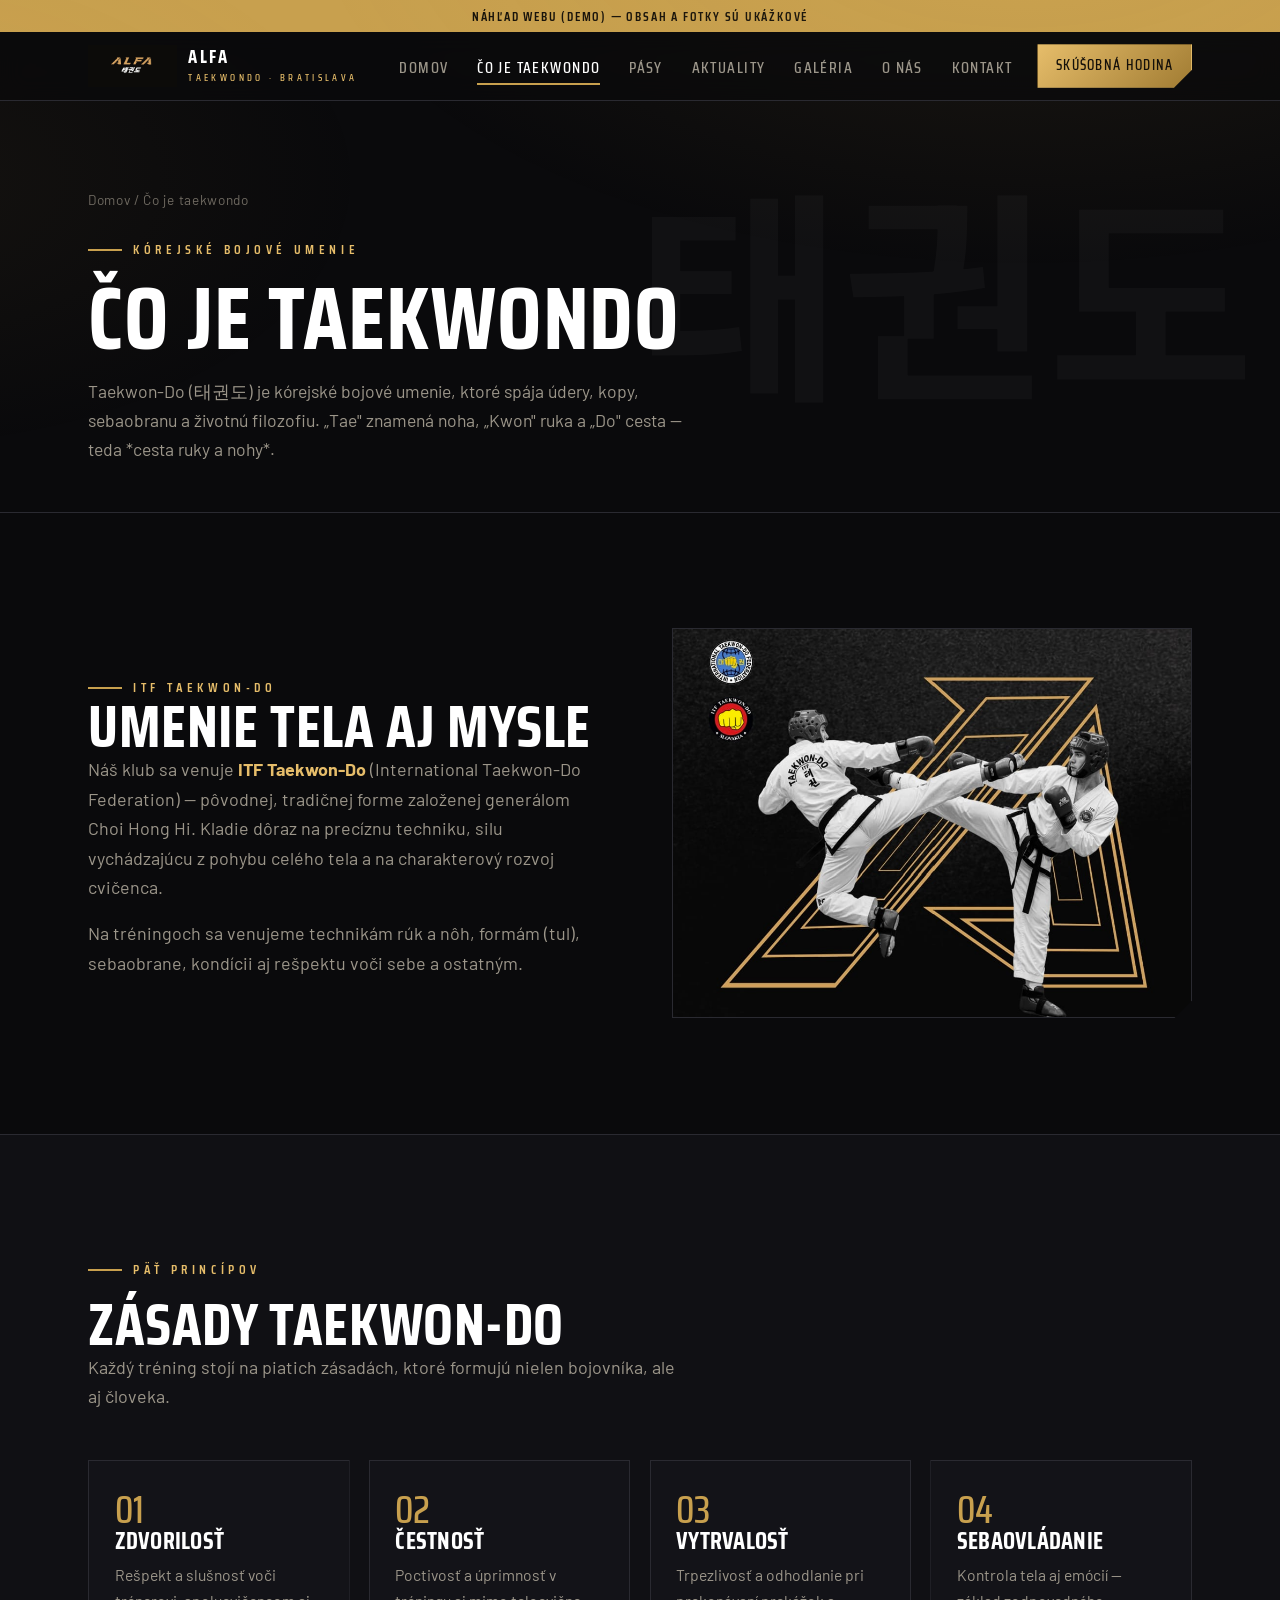
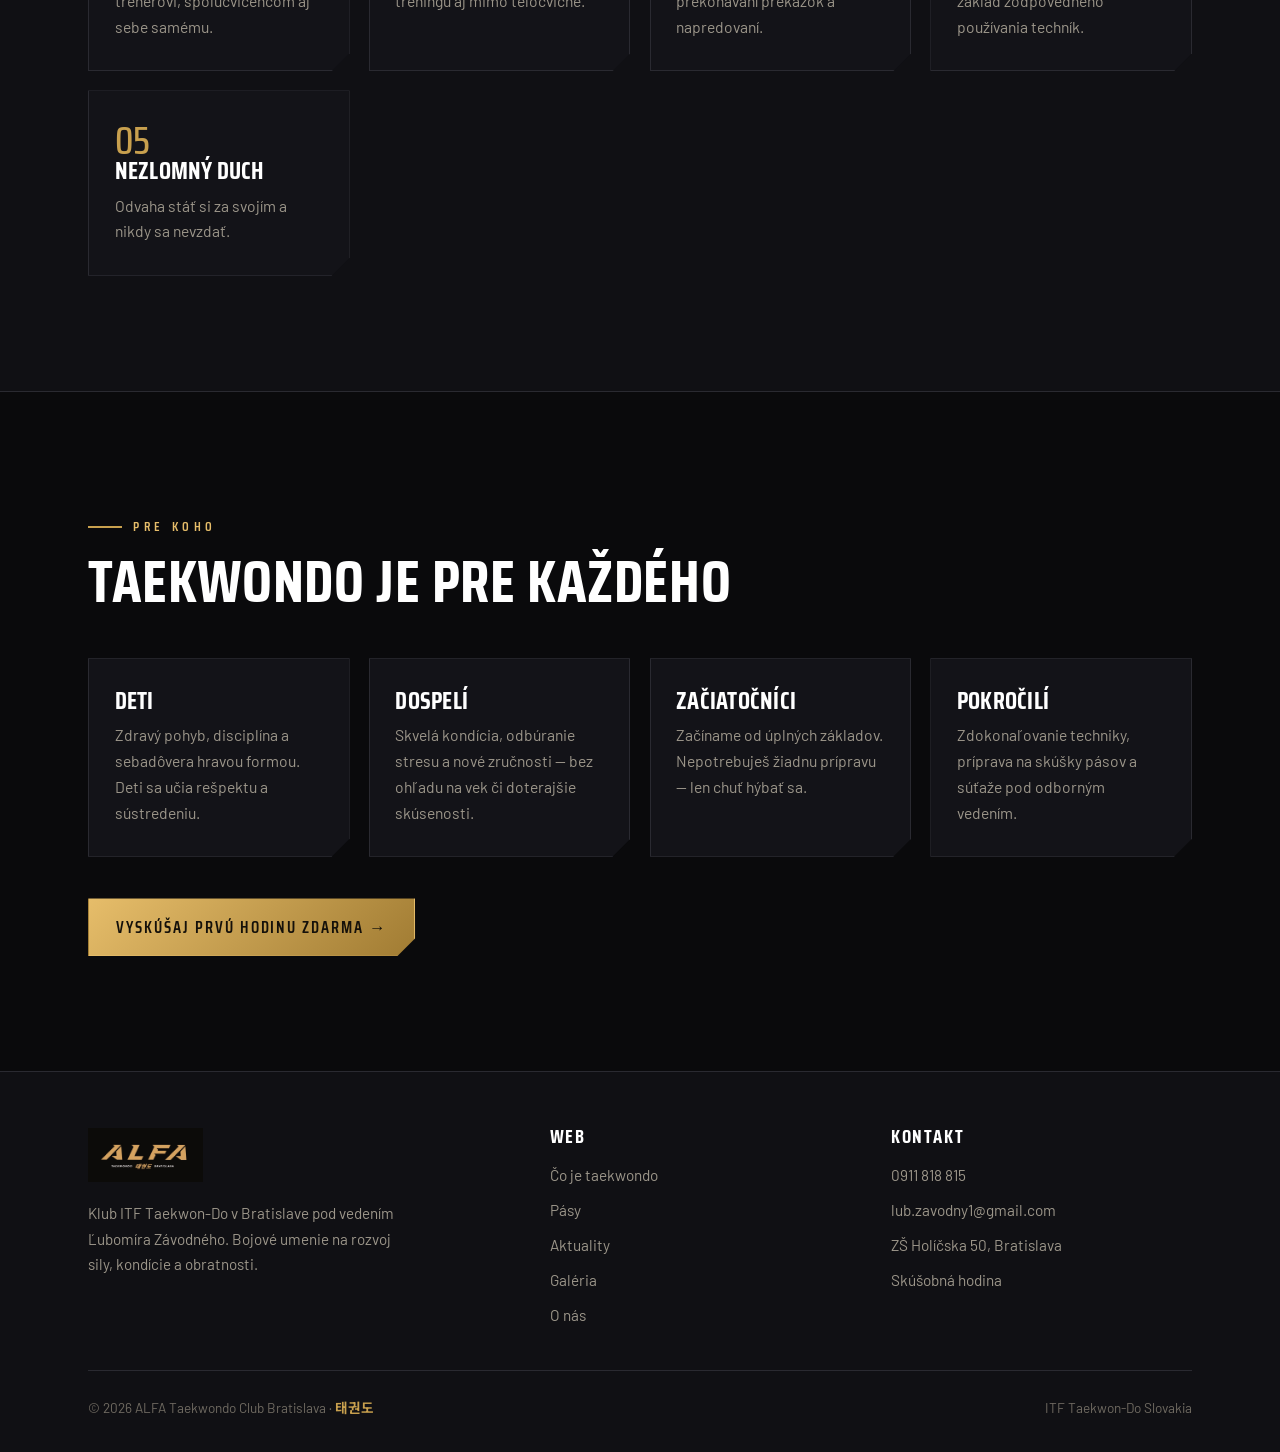
==== co-je-taekwondo.html @ 5788ab6a "ALFA Taekwondo Bratislava — náčrt webu (statické HTML/CSS/JS) 7 stránok (Domov, Čo je taekwondo, Pás" ====
<!DOCTYPE html>
<html lang="sk">
<head>
  <meta charset="UTF-8">
  <meta name="viewport" content="width=device-width, initial-scale=1.0">
  <title>Čo je taekwondo — ALFA Taekwondo Club Bratislava</title>
  <meta name="description" content="Čo je ITF Taekwon-Do: kórejské bojové umenie, jeho filozofia, princípy a čo tréning rozvíja u detí aj dospelých.">
  <link rel="stylesheet" href="css/fonts.css">
  <script>document.documentElement.className += " js";</script>
  <link rel="stylesheet" href="css/style.css">
</head>
<body>
  <div class="demo-flag">Náhľad webu (demo) — obsah a fotky sú ukážkové</div>
  <header class="site-header">
    <div class="container nav">
      <a class="brand" href="index.html"><img src="assets/logo-mark.jpg" alt="ALFA Taekwondo"><span class="brand-txt"><b>ALFA</b><span>Taekwondo · Bratislava</span></span></a>
      <button class="nav-toggle" aria-label="Menu" aria-expanded="false"><span></span><span></span><span></span></button>
      <ul class="nav-links">
        <li><a href="index.html">Domov</a></li>
        <li><a href="co-je-taekwondo.html">Čo je taekwondo</a></li>
        <li><a href="pasy.html">Pásy</a></li>
        <li><a href="aktuality.html">Aktuality</a></li>
        <li><a href="galeria.html">Galéria</a></li>
        <li><a href="o-nas.html">O nás</a></li>
        <li><a href="kontakty.html">Kontakt</a></li>
        <li class="nav-cta"><a class="btn btn-primary" href="kontakty.html#prihlaska">Skúšobná hodina</a></li>
      </ul>
    </div>
  </header>

  <section class="page-hero">
    <span class="kr-bg" aria-hidden="true">태권도</span>
    <div class="container">
      <div class="breadcrumb"><a href="index.html">Domov</a> / Čo je taekwondo</div>
      <span class="eyebrow">Kórejské bojové umenie</span>
      <h1>Čo je taekwondo</h1>
      <p>Taekwon-Do (태권도) je kórejské bojové umenie, ktoré spája údery, kopy, sebaobranu a životnú filozofiu. „Tae" znamená noha, „Kwon" ruka a „Do" cesta — teda *cesta ruky a nohy*.</p>
    </div>
  </section>

  <section>
    <div class="container split">
      <div class="reveal">
        <span class="eyebrow">ITF Taekwon-Do</span>
        <h2 class="section-title">Umenie tela aj mysle</h2>
        <p class="lead">Náš klub sa venuje <strong class="text-gold">ITF Taekwon-Do</strong> (International Taekwon-Do Federation) — pôvodnej, tradičnej forme založenej generálom Choi Hong Hi. Kladie dôraz na precíznu techniku, silu vychádzajúcu z pohybu celého tela a na charakterový rozvoj cvičenca.</p>
        <p class="lead" style="margin-top:1rem;">Na tréningoch sa venujeme technikám rúk a nôh, formám (tul), sebaobrane, kondícii aj rešpektu voči sebe a ostatným.</p>
      </div>
      <div class="split-media reveal"><img src="assets/extrakt.png" alt="Taekwondo tréning"></div>
    </div>
  </section>

  <section style="background:var(--ink-2);border-block:1px solid var(--line);">
    <div class="container">
      <div class="head-block reveal">
        <span class="eyebrow">Päť princípov</span>
        <h2 class="section-title">Zásady Taekwon-Do</h2>
        <p class="lead">Každý tréning stojí na piatich zásadách, ktoré formujú nielen bojovníka, ale aj človeka.</p>
      </div>
      <div class="cards">
        <div class="card reveal"><div class="num">01</div><h3>Zdvorilosť</h3><p>Rešpekt a slušnosť voči trénerovi, spolucvičencom aj sebe samému.</p></div>
        <div class="card reveal"><div class="num">02</div><h3>Čestnosť</h3><p>Poctivosť a úprimnosť v tréningu aj mimo telocvične.</p></div>
        <div class="card reveal"><div class="num">03</div><h3>Vytrvalosť</h3><p>Trpezlivosť a odhodlanie pri prekonávaní prekážok a napredovaní.</p></div>
        <div class="card reveal"><div class="num">04</div><h3>Sebaovládanie</h3><p>Kontrola tela aj emócií — základ zodpovedného používania techník.</p></div>
        <div class="card reveal"><div class="num">05</div><h3>Nezlomný duch</h3><p>Odvaha stáť si za svojím a nikdy sa nevzdať.</p></div>
      </div>
    </div>
  </section>

  <section>
    <div class="container">
      <div class="head-block reveal">
        <span class="eyebrow">Pre koho</span>
        <h2 class="section-title">Taekwondo je pre každého</h2>
      </div>
      <div class="cards">
        <div class="card reveal"><h3>Deti</h3><p>Zdravý pohyb, disciplína a sebadôvera hravou formou. Deti sa učia rešpektu a sústredeniu.</p></div>
        <div class="card reveal"><h3>Dospelí</h3><p>Skvelá kondícia, odbúranie stresu a nové zručnosti — bez ohľadu na vek či doterajšie skúsenosti.</p></div>
        <div class="card reveal"><h3>Začiatočníci</h3><p>Začíname od úplných základov. Nepotrebuješ žiadnu prípravu — len chuť hýbať sa.</p></div>
        <div class="card reveal"><h3>Pokročilí</h3><p>Zdokonaľovanie techniky, príprava na skúšky pásov a súťaže pod odborným vedením.</p></div>
      </div>
      <div style="margin-top:2.6rem;"><a class="btn btn-primary" href="kontakty.html#prihlaska">Vyskúšaj prvú hodinu zdarma →</a></div>
    </div>
  </section>

  <footer class="site-footer">
    <div class="container">
      <div class="footer-grid">
        <div><a class="brand" href="index.html"><img src="assets/logo-wordmark.jpg" alt="ALFA Taekwondo Bratislava"></a><p class="f-about">Klub ITF Taekwon-Do v Bratislave pod vedením Ľubomíra Závodného. Bojové umenie na rozvoj sily, kondície a obratnosti.</p></div>
        <div class="footer-col"><h4>Web</h4><ul><li><a href="co-je-taekwondo.html">Čo je taekwondo</a></li><li><a href="pasy.html">Pásy</a></li><li><a href="aktuality.html">Aktuality</a></li><li><a href="galeria.html">Galéria</a></li><li><a href="o-nas.html">O nás</a></li></ul></div>
        <div class="footer-col"><h4>Kontakt</h4><ul><li><a href="tel:+421911818815">0911 818 815</a></li><li><a href="mailto:lub.zavodny1@gmail.com">lub.zavodny1@gmail.com</a></li><li>ZŠ Holíčska 50, Bratislava</li><li><a href="kontakty.html#prihlaska">Skúšobná hodina</a></li></ul></div>
      </div>
      <div class="footer-bottom"><span>© <span data-year>2026</span> ALFA Taekwondo Club Bratislava · <span class="kr">태권도</span></span><span>ITF Taekwon-Do Slovakia</span></div>
    </div>
  </footer>
  <script src="js/main.js"></script>
</body>
</html>
---- css/fonts.css ----
/* Self-hostované fonty — Saira Condensed, Barlow, Noto Sans KR (subset).
   Generované pre ALFA Taekwondo (GDPR: bez volania Google). */

/* Saira Condensed — latin-ext */
@font-face {
  font-family: 'Saira Condensed';
  font-style: normal;
  font-weight: 500;
  font-display: swap;
  src: url(../assets/fonts/saira-condensed-500-latin-ext.woff2) format('woff2');
  unicode-range: U+0100-02BA, U+02BD-02C5, U+02C7-02CC, U+02CE-02D7, U+02DD-02FF, U+0304, U+0308, U+0329, U+1D00-1DBF, U+1E00-1E9F, U+1EF2-1EFF, U+2020, U+20A0-20AB, U+20AD-20C0, U+2113, U+2C60-2C7F, U+A720-A7FF;
}

/* Saira Condensed — latin */
@font-face {
  font-family: 'Saira Condensed';
  font-style: normal;
  font-weight: 500;
  font-display: swap;
  src: url(../assets/fonts/saira-condensed-500-latin.woff2) format('woff2');
  unicode-range: U+0000-00FF, U+0131, U+0152-0153, U+02BB-02BC, U+02C6, U+02DA, U+02DC, U+0304, U+0308, U+0329, U+2000-206F, U+20AC, U+2122, U+2191, U+2193, U+2212, U+2215, U+FEFF, U+FFFD;
}

/* Saira Condensed — latin-ext */
@font-face {
  font-family: 'Saira Condensed';
  font-style: normal;
  font-weight: 600;
  font-display: swap;
  src: url(../assets/fonts/saira-condensed-600-latin-ext.woff2) format('woff2');
  unicode-range: U+0100-02BA, U+02BD-02C5, U+02C7-02CC, U+02CE-02D7, U+02DD-02FF, U+0304, U+0308, U+0329, U+1D00-1DBF, U+1E00-1E9F, U+1EF2-1EFF, U+2020, U+20A0-20AB, U+20AD-20C0, U+2113, U+2C60-2C7F, U+A720-A7FF;
}

/* Saira Condensed — latin */
@font-face {
  font-family: 'Saira Condensed';
  font-style: normal;
  font-weight: 600;
  font-display: swap;
  src: url(../assets/fonts/saira-condensed-600-latin.woff2) format('woff2');
  unicode-range: U+0000-00FF, U+0131, U+0152-0153, U+02BB-02BC, U+02C6, U+02DA, U+02DC, U+0304, U+0308, U+0329, U+2000-206F, U+20AC, U+2122, U+2191, U+2193, U+2212, U+2215, U+FEFF, U+FFFD;
}

/* Saira Condensed — latin-ext */
@font-face {
  font-family: 'Saira Condensed';
  font-style: normal;
  font-weight: 700;
  font-display: swap;
  src: url(../assets/fonts/saira-condensed-700-latin-ext.woff2) format('woff2');
  unicode-range: U+0100-02BA, U+02BD-02C5, U+02C7-02CC, U+02CE-02D7, U+02DD-02FF, U+0304, U+0308, U+0329, U+1D00-1DBF, U+1E00-1E9F, U+1EF2-1EFF, U+2020, U+20A0-20AB, U+20AD-20C0, U+2113, U+2C60-2C7F, U+A720-A7FF;
}

/* Saira Condensed — latin */
@font-face {
  font-family: 'Saira Condensed';
  font-style: normal;
  font-weight: 700;
  font-display: swap;
  src: url(../assets/fonts/saira-condensed-700-latin.woff2) format('woff2');
  unicode-range: U+0000-00FF, U+0131, U+0152-0153, U+02BB-02BC, U+02C6, U+02DA, U+02DC, U+0304, U+0308, U+0329, U+2000-206F, U+20AC, U+2122, U+2191, U+2193, U+2212, U+2215, U+FEFF, U+FFFD;
}

/* Saira Condensed — latin-ext */
@font-face {
  font-family: 'Saira Condensed';
  font-style: normal;
  font-weight: 800;
  font-display: swap;
  src: url(../assets/fonts/saira-condensed-800-latin-ext.woff2) format('woff2');
  unicode-range: U+0100-02BA, U+02BD-02C5, U+02C7-02CC, U+02CE-02D7, U+02DD-02FF, U+0304, U+0308, U+0329, U+1D00-1DBF, U+1E00-1E9F, U+1EF2-1EFF, U+2020, U+20A0-20AB, U+20AD-20C0, U+2113, U+2C60-2C7F, U+A720-A7FF;
}

/* Saira Condensed — latin */
@font-face {
  font-family: 'Saira Condensed';
  font-style: normal;
  font-weight: 800;
  font-display: swap;
  src: url(../assets/fonts/saira-condensed-800-latin.woff2) format('woff2');
  unicode-range: U+0000-00FF, U+0131, U+0152-0153, U+02BB-02BC, U+02C6, U+02DA, U+02DC, U+0304, U+0308, U+0329, U+2000-206F, U+20AC, U+2122, U+2191, U+2193, U+2212, U+2215, U+FEFF, U+FFFD;
}

/* Barlow — latin-ext */
@font-face {
  font-family: 'Barlow';
  font-style: normal;
  font-weight: 300;
  font-display: swap;
  src: url(../assets/fonts/barlow-300-latin-ext.woff2) format('woff2');
  unicode-range: U+0100-02BA, U+02BD-02C5, U+02C7-02CC, U+02CE-02D7, U+02DD-02FF, U+0304, U+0308, U+0329, U+1D00-1DBF, U+1E00-1E9F, U+1EF2-1EFF, U+2020, U+20A0-20AB, U+20AD-20C0, U+2113, U+2C60-2C7F, U+A720-A7FF;
}

/* Barlow — latin */
@font-face {
  font-family: 'Barlow';
  font-style: normal;
  font-weight: 300;
  font-display: swap;
  src: url(../assets/fonts/barlow-300-latin.woff2) format('woff2');
  unicode-range: U+0000-00FF, U+0131, U+0152-0153, U+02BB-02BC, U+02C6, U+02DA, U+02DC, U+0304, U+0308, U+0329, U+2000-206F, U+20AC, U+2122, U+2191, U+2193, U+2212, U+2215, U+FEFF, U+FFFD;
}

/* Barlow — latin-ext */
@font-face {
  font-family: 'Barlow';
  font-style: normal;
  font-weight: 400;
  font-display: swap;
  src: url(../assets/fonts/barlow-400-latin-ext.woff2) format('woff2');
  unicode-range: U+0100-02BA, U+02BD-02C5, U+02C7-02CC, U+02CE-02D7, U+02DD-02FF, U+0304, U+0308, U+0329, U+1D00-1DBF, U+1E00-1E9F, U+1EF2-1EFF, U+2020, U+20A0-20AB, U+20AD-20C0, U+2113, U+2C60-2C7F, U+A720-A7FF;
}

/* Barlow — latin */
@font-face {
  font-family: 'Barlow';
  font-style: normal;
  font-weight: 400;
  font-display: swap;
  src: url(../assets/fonts/barlow-400-latin.woff2) format('woff2');
  unicode-range: U+0000-00FF, U+0131, U+0152-0153, U+02BB-02BC, U+02C6, U+02DA, U+02DC, U+0304, U+0308, U+0329, U+2000-206F, U+20AC, U+2122, U+2191, U+2193, U+2212, U+2215, U+FEFF, U+FFFD;
}

/* Barlow — latin-ext */
@font-face {
  font-family: 'Barlow';
  font-style: normal;
  font-weight: 500;
  font-display: swap;
  src: url(../assets/fonts/barlow-500-latin-ext.woff2) format('woff2');
  unicode-range: U+0100-02BA, U+02BD-02C5, U+02C7-02CC, U+02CE-02D7, U+02DD-02FF, U+0304, U+0308, U+0329, U+1D00-1DBF, U+1E00-1E9F, U+1EF2-1EFF, U+2020, U+20A0-20AB, U+20AD-20C0, U+2113, U+2C60-2C7F, U+A720-A7FF;
}

/* Barlow — latin */
@font-face {
  font-family: 'Barlow';
  font-style: normal;
  font-weight: 500;
  font-display: swap;
  src: url(../assets/fonts/barlow-500-latin.woff2) format('woff2');
  unicode-range: U+0000-00FF, U+0131, U+0152-0153, U+02BB-02BC, U+02C6, U+02DA, U+02DC, U+0304, U+0308, U+0329, U+2000-206F, U+20AC, U+2122, U+2191, U+2193, U+2212, U+2215, U+FEFF, U+FFFD;
}

/* Barlow — latin-ext */
@font-face {
  font-family: 'Barlow';
  font-style: normal;
  font-weight: 600;
  font-display: swap;
  src: url(../assets/fonts/barlow-600-latin-ext.woff2) format('woff2');
  unicode-range: U+0100-02BA, U+02BD-02C5, U+02C7-02CC, U+02CE-02D7, U+02DD-02FF, U+0304, U+0308, U+0329, U+1D00-1DBF, U+1E00-1E9F, U+1EF2-1EFF, U+2020, U+20A0-20AB, U+20AD-20C0, U+2113, U+2C60-2C7F, U+A720-A7FF;
}

/* Barlow — latin */
@font-face {
  font-family: 'Barlow';
  font-style: normal;
  font-weight: 600;
  font-display: swap;
  src: url(../assets/fonts/barlow-600-latin.woff2) format('woff2');
  unicode-range: U+0000-00FF, U+0131, U+0152-0153, U+02BB-02BC, U+02C6, U+02DA, U+02DC, U+0304, U+0308, U+0329, U+2000-206F, U+20AC, U+2122, U+2191, U+2193, U+2212, U+2215, U+FEFF, U+FFFD;
}

/* Barlow — latin-ext */
@font-face {
  font-family: 'Barlow';
  font-style: normal;
  font-weight: 700;
  font-display: swap;
  src: url(../assets/fonts/barlow-700-latin-ext.woff2) format('woff2');
  unicode-range: U+0100-02BA, U+02BD-02C5, U+02C7-02CC, U+02CE-02D7, U+02DD-02FF, U+0304, U+0308, U+0329, U+1D00-1DBF, U+1E00-1E9F, U+1EF2-1EFF, U+2020, U+20A0-20AB, U+20AD-20C0, U+2113, U+2C60-2C7F, U+A720-A7FF;
}

/* Barlow — latin */
@font-face {
  font-family: 'Barlow';
  font-style: normal;
  font-weight: 700;
  font-display: swap;
  src: url(../assets/fonts/barlow-700-latin.woff2) format('woff2');
  unicode-range: U+0000-00FF, U+0131, U+0152-0153, U+02BB-02BC, U+02C6, U+02DA, U+02DC, U+0304, U+0308, U+0329, U+2000-206F, U+20AC, U+2122, U+2191, U+2193, U+2212, U+2215, U+FEFF, U+FFFD;
}


/* Noto Sans KR — subset (len použité kórejské znaky) */
@font-face {
  font-family: 'Noto Sans KR';
  font-style: normal;
  font-weight: 400;
  font-display: swap;
  src: url(../assets/fonts/noto-sans-kr-400-subset.woff2) format('woff2');
  unicode-range: U+592a, U+ad8c, U+b3c4, U+b760, U+b77d, U+bb34, U+c0ac, U+c0c9, U+c18c, U+c2dd, U+c54c, U+c5f0, U+c9c4, U+ccb4, U+d0dc, U+d30c, U+d5d8;
}
@font-face {
  font-family: 'Noto Sans KR';
  font-style: normal;
  font-weight: 700;
  font-display: swap;
  src: url(../assets/fonts/noto-sans-kr-700-subset.woff2) format('woff2');
  unicode-range: U+592a, U+ad8c, U+b3c4, U+b760, U+b77d, U+bb34, U+c0ac, U+c0c9, U+c18c, U+c2dd, U+c54c, U+c5f0, U+c9c4, U+ccb4, U+d0dc, U+d30c, U+d5d8;
}
---- css/style.css ----
/* ============================================================
   ALFA Taekwondo Club Bratislava — náčrt (demo)
   Tmavý „bojový" vzhľad: čierna / zlatá / biela, ostré uhly.
   ============================================================ */

:root {
  --ink:        #0a0a0c;
  --ink-2:      #101014;
  --ink-3:      #17171c;
  --panel:      #131318;
  --line:       #2a2a31;
  --gold:       #c8a04e;
  --gold-2:     #e6bd6a;
  --gold-deep:  #a17c33;
  --bone:       #f3efe6;
  --muted:      #9c968a;
  --muted-2:    #6f6a61;
  --white:      #ffffff;

  --maxw: 1200px;
  --gutter: clamp(1.1rem, 4vw, 3rem);

  --font-display: "Saira Condensed", "Oswald", sans-serif;
  --font-body: "Barlow", system-ui, sans-serif;
  --font-kr: "Noto Sans KR", sans-serif;

  --cut: polygon(0 0, 100% 0, 100% calc(100% - 18px), calc(100% - 18px) 100%, 0 100%);
}

* { box-sizing: border-box; margin: 0; padding: 0; }

html { scroll-behavior: smooth; }

body {
  background: var(--ink);
  color: var(--bone);
  font-family: var(--font-body);
  font-size: 17px;
  line-height: 1.65;
  -webkit-font-smoothing: antialiased;
  overflow-x: hidden;
}

/* Jemný „grain" + zlaté svetlo v pozadí */
body::before {
  content: "";
  position: fixed;
  inset: 0;
  pointer-events: none;
  z-index: 0;
  background:
    radial-gradient(1200px 600px at 80% -10%, rgba(200,160,78,0.10), transparent 60%),
    radial-gradient(900px 500px at -10% 20%, rgba(200,160,78,0.06), transparent 55%);
}

img { max-width: 100%; display: block; }
a { color: inherit; text-decoration: none; }

/* --------- Typografia --------- */
h1, h2, h3, h4 {
  font-family: var(--font-display);
  font-weight: 700;
  line-height: 0.95;
  letter-spacing: 0.01em;
  text-transform: uppercase;
}

.kr { font-family: var(--font-kr); font-weight: 700; }

.eyebrow {
  font-family: var(--font-display);
  text-transform: uppercase;
  letter-spacing: 0.35em;
  font-size: 0.82rem;
  font-weight: 600;
  color: var(--gold-2);
  display: inline-flex;
  align-items: center;
  gap: 0.7rem;
}
.eyebrow::before {
  content: "";
  width: 34px; height: 2px;
  background: var(--gold);
}

.section-title {
  font-size: clamp(2.1rem, 5.5vw, 3.7rem);
  color: var(--white);
}
.section-title .kr { color: var(--gold); font-size: 0.7em; }

.lead { color: var(--muted); font-size: 1.12rem; max-width: 60ch; }

.container {
  width: 100%;
  max-width: var(--maxw);
  margin-inline: auto;
  padding-inline: var(--gutter);
  position: relative;
  z-index: 1;
}

section { padding-block: clamp(4rem, 9vw, 7.5rem); position: relative; }

.text-gold { color: var(--gold-2); }

/* --------- Tlačidlá --------- */
.btn {
  --pad-y: 0.9rem;
  display: inline-flex;
  align-items: center;
  gap: 0.6rem;
  font-family: var(--font-display);
  text-transform: uppercase;
  letter-spacing: 0.12em;
  font-weight: 600;
  font-size: 1.02rem;
  padding: var(--pad-y) 1.7rem;
  border: 1.5px solid transparent;
  cursor: pointer;
  transition: transform .18s ease, background .2s ease, color .2s ease, box-shadow .2s ease;
  clip-path: var(--cut);
  white-space: nowrap;
}
.btn-primary {
  background: linear-gradient(135deg, var(--gold-2), var(--gold-deep));
  color: #14100a;
  box-shadow: 0 10px 30px -12px rgba(200,160,78,0.6);
}
.btn-primary:hover { transform: translateY(-2px); box-shadow: 0 16px 34px -12px rgba(200,160,78,0.75); }
.btn-ghost {
  background: transparent;
  border-color: var(--line);
  color: var(--bone);
}
.btn-ghost:hover { border-color: var(--gold); color: var(--gold-2); transform: translateY(-2px); }
.btn svg { width: 18px; height: 18px; }

/* ============================================================
   HLAVIČKA
   ============================================================ */
.site-header {
  position: sticky;
  top: 0;
  z-index: 50;
  background: rgba(10,10,12,0.72);
  backdrop-filter: blur(12px);
  border-bottom: 1px solid var(--line);
}
.nav {
  display: flex;
  align-items: center;
  justify-content: space-between;
  gap: 1.5rem;
  padding-block: 0.75rem;
}
.brand { display: flex; align-items: center; gap: 0.7rem; }
.brand img { height: 42px; width: auto; }
.brand .brand-txt { font-family: var(--font-display); text-transform: uppercase; line-height: 1; }
.brand .brand-txt b { display: block; font-size: 1.15rem; letter-spacing: 0.14em; color: var(--white); }
.brand .brand-txt span { font-size: 0.62rem; letter-spacing: 0.34em; color: var(--gold-2); }

.nav-links {
  display: flex;
  align-items: center;
  gap: 0.3rem;
  list-style: none;
}
.nav-links a {
  font-family: var(--font-display);
  text-transform: uppercase;
  letter-spacing: 0.09em;
  font-weight: 500;
  font-size: 0.98rem;
  color: var(--muted);
  padding: 0.5rem 0.75rem;
  position: relative;
  white-space: nowrap;
  transition: color .18s ease;
}
.nav-links a:hover, .nav-links a.active { color: var(--white); }
.nav-links a.active::after {
  content: ""; position: absolute; left: 0.75rem; right: 0.75rem; bottom: 0.15rem;
  height: 2px; background: var(--gold);
}
.nav-cta { margin-left: 0.5rem; }
.nav-cta a.btn { --pad-y: 0.55rem; font-size: 0.9rem; padding: 0.55rem 1.1rem; }
/* prebíja .nav-links a farbu, aby bol text na zlatom tlačidle tmavý a čitateľný */
.nav-links .nav-cta a.btn-primary { color: #14100a; }
.nav-links .nav-cta a.btn-primary:hover { color: #14100a; }

.nav-toggle {
  display: none;
  background: none; border: 1px solid var(--line);
  width: 44px; height: 42px; cursor: pointer;
  flex-direction: column; gap: 5px; align-items: center; justify-content: center;
}
.nav-toggle span { width: 22px; height: 2px; background: var(--bone); transition: .25s; }
.nav-toggle.open span:nth-child(1) { transform: translateY(7px) rotate(45deg); }
.nav-toggle.open span:nth-child(2) { opacity: 0; }
.nav-toggle.open span:nth-child(3) { transform: translateY(-7px) rotate(-45deg); }

@media (max-width: 940px) {
  .nav-toggle { display: flex; }
  .nav-links {
    position: fixed;
    inset: 64px 0 auto 0;
    flex-direction: column;
    align-items: stretch;
    gap: 0;
    background: var(--ink-2);
    border-bottom: 1px solid var(--line);
    padding: 0.5rem var(--gutter) 1.2rem;
    transform: translateY(-120%);
    transition: transform .3s ease;
    z-index: 40;
  }
  .nav-links.show { transform: translateY(0); }
  .nav-links a { padding: 0.9rem 0.4rem; border-bottom: 1px solid var(--line); font-size: 1.15rem; }
  .nav-cta { margin: 0.8rem 0 0; }
  .nav-cta .btn { width: 100%; justify-content: center; }
}

/* ============================================================
   HERO
   ============================================================ */
.hero {
  position: relative;
  padding-block: clamp(3.5rem, 8vw, 7rem);
  overflow: hidden;
}
.hero-mark {
  position: absolute;
  right: -6%; top: 50%; transform: translateY(-50%);
  width: min(60vw, 720px);
  opacity: 0.14;
  filter: grayscale(1) contrast(1.1);
  mix-blend-mode: screen;
  pointer-events: none;
  z-index: 0;
}
.hero-grid {
  position: relative;
  z-index: 1;
  display: grid;
  grid-template-columns: 1.15fr 0.85fr;
  gap: clamp(2rem, 5vw, 4rem);
  align-items: center;
}
.hero-title {
  font-size: clamp(3.4rem, 12vw, 8rem);
  color: var(--white);
  letter-spacing: 0.01em;
}
.hero-title .kr { display: block; font-size: 0.28em; letter-spacing: 0.3em; color: var(--gold); margin-top: 0.4rem; }
.hero-claim {
  color: var(--gold-2);
  font-family: var(--font-display);
  text-transform: uppercase;
  letter-spacing: 0.06em;
  font-size: clamp(1.1rem, 2.4vw, 1.5rem);
  margin-top: 1.2rem;
  max-width: 26ch;
}
.hero p.lead { margin-top: 1.2rem; }
.hero-actions { display: flex; flex-wrap: wrap; gap: 0.9rem; margin-top: 2rem; }

.hero-figure {
  position: relative;
}
.hero-figure img {
  width: 100%;
  height: auto;
  display: block;
  object-fit: contain;
  /* jemne rozpustí okraje obrázka do tmavého pozadia hero */
  -webkit-mask-image: linear-gradient(90deg, transparent, #000 8%, #000 92%, transparent),
                      linear-gradient(180deg, transparent, #000 10%, #000 90%, transparent);
          mask-image: linear-gradient(90deg, transparent, #000 8%, #000 92%, transparent),
                      linear-gradient(180deg, transparent, #000 10%, #000 90%, transparent);
  -webkit-mask-composite: source-in;
          mask-composite: intersect;
}

@media (max-width: 820px) {
  .hero-grid { grid-template-columns: 1fr; }
  .hero-figure { display: none; }
  .hero-mark { opacity: 0.1; right: -20%; }
}

/* ============================================================
   INFO STRIP
   ============================================================ */
.strip {
  border-block: 1px solid var(--line);
  background: var(--ink-2);
}
.strip-grid {
  display: grid;
  grid-template-columns: repeat(3, 1fr);
  gap: 1px;
  background: var(--line);
}
.strip-item {
  background: var(--ink-2);
  padding: 1.6rem var(--gutter);
  display: flex; gap: 1rem; align-items: center;
}
.strip-item .ic { color: var(--gold); flex: none; }
.strip-item .ic svg { width: 30px; height: 30px; }
.strip-item b { display: block; font-family: var(--font-display); text-transform: uppercase; letter-spacing: 0.1em; color: var(--white); font-size: 1.15rem; }
.strip-item span { color: var(--muted); font-size: 0.95rem; }
@media (max-width: 760px) { .strip-grid { grid-template-columns: 1fr; } }

/* ============================================================
   SEKCIE / KARTY
   ============================================================ */
.head-block { max-width: 720px; margin-bottom: 3rem; }
.head-block .eyebrow { margin-bottom: 1rem; }

.cards {
  display: grid;
  grid-template-columns: repeat(auto-fit, minmax(240px, 1fr));
  gap: 1.2rem;
}
.card {
  background: var(--panel);
  border: 1px solid var(--line);
  padding: 1.9rem 1.6rem;
  clip-path: var(--cut);
  transition: transform .2s ease, border-color .2s ease;
}
.card:hover { transform: translateY(-4px); border-color: var(--gold-deep); }
.card .num { font-family: var(--font-display); color: var(--gold); font-size: 2.4rem; line-height: 1; }
.card .ic { color: var(--gold); margin-bottom: 1rem; }
.card .ic svg { width: 38px; height: 38px; }
.card h3 { color: var(--white); font-size: 1.5rem; margin-bottom: 0.6rem; }
.card p { color: var(--muted); font-size: 0.98rem; }

/* Split (obrázok + text) */
.split {
  display: grid;
  grid-template-columns: 1fr 1fr;
  gap: clamp(2rem, 5vw, 4rem);
  align-items: center;
}
.split.rev .split-media { order: 2; }
.split-media {
  clip-path: var(--cut);
  border: 1px solid var(--line);
  position: relative;
}
.split-media img { width: 100%; aspect-ratio: 4/3; object-fit: cover; }
@media (max-width: 820px) {
  .split { grid-template-columns: 1fr; }
  .split.rev .split-media { order: 0; }
}

/* Zoznam s odrážkami */
.ticklist { list-style: none; display: grid; gap: 0.7rem; margin-top: 1.4rem; }
.ticklist li { display: flex; gap: 0.8rem; color: var(--bone); }
.ticklist li::before {
  content: "太"; font-family: var(--font-kr); color: var(--gold);
  font-size: 0.9rem; line-height: 1.6; flex: none;
}

/* ============================================================
   ROZVRH
   ============================================================ */
.schedule {
  border: 1px solid var(--line);
  clip-path: var(--cut);
  overflow: hidden;
}
.schedule-row {
  display: grid;
  grid-template-columns: 160px 1fr 1fr;
  border-bottom: 1px solid var(--line);
}
.schedule-row:last-child { border-bottom: none; }
.schedule-row.head { background: var(--ink-3); }
.schedule-row.head div { font-family: var(--font-display); text-transform: uppercase; letter-spacing: 0.12em; color: var(--gold-2); }
.schedule-row > div { padding: 1.15rem 1.4rem; }
.schedule-row .day { font-family: var(--font-display); text-transform: uppercase; letter-spacing: 0.1em; color: var(--white); font-size: 1.3rem; background: var(--ink-2); }
.schedule-row .slot b { display:block; font-family: var(--font-display); color: var(--gold-2); letter-spacing: .06em; font-size: 1.05rem; }
.schedule-row .slot span { color: var(--muted); font-size: 0.92rem; }
@media (max-width: 640px) {
  .schedule-row { grid-template-columns: 1fr; }
  .schedule-row.head { display: none; }
  .schedule-row .day { border-bottom: 1px solid var(--line); }
}

/* ============================================================
   PÁSY
   ============================================================ */
.belts { display: grid; gap: 0.7rem; }
.belt {
  display: grid;
  grid-template-columns: 70px 1fr auto;
  gap: 1.2rem;
  align-items: center;
  background: var(--panel);
  border: 1px solid var(--line);
  padding: 1rem 1.3rem;
}
.belt .swatch {
  height: 26px; border-radius: 3px; border: 1px solid rgba(255,255,255,0.15);
  box-shadow: inset 0 0 0 1px rgba(0,0,0,0.3);
}
.belt h4 { color: var(--white); font-size: 1.25rem; }
.belt p { color: var(--muted); font-size: 0.9rem; }
.belt .grade { font-family: var(--font-display); color: var(--gold-2); letter-spacing: 0.08em; white-space: nowrap; }
@media (max-width: 560px) { .belt { grid-template-columns: 40px 1fr; } .belt .grade { grid-column: 2; } }

/* ============================================================
   AKTUALITY
   ============================================================ */
.posts { display: grid; grid-template-columns: repeat(auto-fit, minmax(280px, 1fr)); gap: 1.4rem; }
.post {
  background: var(--panel);
  border: 1px solid var(--line);
  overflow: hidden;
  display: flex; flex-direction: column;
  transition: transform .2s ease, border-color .2s ease;
}
.post:hover { transform: translateY(-4px); border-color: var(--gold-deep); }
.post-img { aspect-ratio: 16/10; object-fit: cover; width: 100%; filter: grayscale(0.2); }
.post-body { padding: 1.4rem 1.5rem 1.7rem; display: flex; flex-direction: column; gap: 0.6rem; flex: 1; }
.post .date { font-family: var(--font-display); letter-spacing: 0.14em; text-transform: uppercase; color: var(--gold); font-size: 0.82rem; }
.post h3 { color: var(--white); font-size: 1.35rem; }
.post p { color: var(--muted); font-size: 0.96rem; }
.post .more { margin-top: auto; color: var(--gold-2); font-family: var(--font-display); letter-spacing: 0.1em; text-transform: uppercase; font-size: 0.9rem; }

/* ============================================================
   GALÉRIA
   ============================================================ */
.gallery {
  display: grid;
  grid-template-columns: repeat(auto-fit, minmax(220px, 1fr));
  gap: 0.9rem;
}
.gallery figure {
  position: relative; overflow: hidden; cursor: pointer;
  border: 1px solid var(--line);
}
.gallery img { width: 100%; height: 100%; aspect-ratio: 1/1; object-fit: cover; transition: transform .4s ease, filter .3s ease; filter: grayscale(0.3) brightness(0.92); }
.gallery figure:hover img { transform: scale(1.06); filter: grayscale(0) brightness(1); }
.gallery figure.tall { grid-row: span 2; }
.gallery figure.tall img { aspect-ratio: 1/2; }

/* Lightbox */
.lightbox {
  position: fixed; inset: 0; z-index: 100;
  background: rgba(6,6,8,0.94);
  display: none; align-items: center; justify-content: center;
  padding: 2rem;
}
.lightbox.open { display: flex; }
.lightbox img { max-width: 90vw; max-height: 85vh; border: 1px solid var(--gold-deep); }
.lightbox .close {
  position: absolute; top: 1.2rem; right: 1.4rem;
  color: var(--bone); background: none; border: 1px solid var(--line);
  width: 46px; height: 46px; font-size: 1.4rem; cursor: pointer;
}

/* ============================================================
   FORMULÁRE
   ============================================================ */
.form-wrap {
  display: grid;
  grid-template-columns: 1fr 1fr;
  gap: clamp(1.5rem, 4vw, 3rem);
}
@media (max-width: 860px) { .form-wrap { grid-template-columns: 1fr; } }

.form-card {
  background: var(--panel);
  border: 1px solid var(--line);
  padding: clamp(1.6rem, 3vw, 2.4rem);
  clip-path: var(--cut);
}
.form-card h3 { color: var(--white); font-size: 1.7rem; margin-bottom: 0.4rem; }
.form-card > p { color: var(--muted); margin-bottom: 1.6rem; font-size: 0.96rem; }

.field { margin-bottom: 1.05rem; }
.field label { display: block; font-family: var(--font-display); text-transform: uppercase; letter-spacing: 0.1em; font-size: 0.82rem; color: var(--gold-2); margin-bottom: 0.4rem; }
.field input, .field select, .field textarea {
  width: 100%;
  background: var(--ink);
  border: 1px solid var(--line);
  color: var(--bone);
  padding: 0.8rem 0.95rem;
  font-family: var(--font-body);
  font-size: 1rem;
  transition: border-color .18s ease;
}
.field input:focus, .field select:focus, .field textarea:focus { outline: none; border-color: var(--gold); }
.field textarea { min-height: 120px; resize: vertical; }
.field.row2 { display: grid; grid-template-columns: 1fr 1fr; gap: 1rem; }
@media (max-width: 480px){ .field.row2 { grid-template-columns: 1fr; } }
.checkbox { display: flex; gap: 0.7rem; align-items: flex-start; font-size: 0.88rem; color: var(--muted); margin-bottom: 1.3rem; }
.checkbox input { width: 18px; height: 18px; margin-top: 3px; accent-color: var(--gold); flex: none; }
.form-note { font-size: 0.8rem; color: var(--muted-2); margin-top: 1rem; }
.form-card .btn { width: 100%; justify-content: center; }

/* Potvrdenie po odoslaní */
.form-success {
  text-align: center;
  padding: 2.4rem 1.4rem;
  animation: fs-pop 0.4s ease both;
}
.form-success .fs-check {
  display: inline-flex; align-items: center; justify-content: center;
  width: 64px; height: 64px; border-radius: 50%;
  background: var(--gold); color: #14100a;
  font-size: 2rem; font-weight: 700;
  margin-bottom: 1.1rem;
}
.form-success h3 { color: var(--white); font-size: 1.6rem; margin-bottom: 0.4rem; }
.form-success > p { color: var(--muted); font-size: 1rem; margin: 0 auto; max-width: 34ch; }
.form-success .fs-demo { font-size: 0.8rem; color: var(--muted-2); margin-top: 1rem; }
@keyframes fs-pop { from { opacity: 0; transform: translateY(10px); } to { opacity: 1; transform: none; } }

/* Kontaktné údaje */
.contact-list { list-style: none; display: grid; gap: 1.3rem; }
.contact-list li { display: flex; gap: 1rem; align-items: flex-start; }
.contact-list .ic { color: var(--gold); flex: none; }
.contact-list .ic svg { width: 26px; height: 26px; }
.contact-list b { display: block; font-family: var(--font-display); text-transform: uppercase; letter-spacing: 0.1em; color: var(--white); }
.contact-list a, .contact-list span { color: var(--muted); }
.contact-list a:hover { color: var(--gold-2); }
.map-link {
  margin-top: 1.6rem; display: inline-flex;
}

/* ============================================================
   CTA BAND
   ============================================================ */
.cta-band {
  background:
    linear-gradient(135deg, rgba(200,160,78,0.14), transparent 60%),
    var(--ink-2);
  border-block: 1px solid var(--line);
  position: relative;
  overflow: hidden;
}
.cta-band .kr-huge {
  position: absolute; right: -2%; top: 50%; transform: translateY(-50%);
  font-family: var(--font-kr); font-weight: 700;
  font-size: clamp(6rem, 22vw, 18rem);
  color: rgba(200,160,78,0.06);
  pointer-events: none; line-height: 1;
}
.cta-inner { text-align: center; max-width: 720px; margin-inline: auto; position: relative; z-index: 1; }
.cta-inner h2 { font-size: clamp(2.2rem, 6vw, 4rem); color: var(--white); }
.cta-inner p { color: var(--muted); margin: 1rem 0 2rem; font-size: 1.1rem; }

/* ============================================================
   PAGE HERO (vnútorné stránky)
   ============================================================ */
.page-hero {
  padding-block: clamp(3rem, 7vw, 5.5rem) clamp(2rem, 4vw, 3rem);
  border-bottom: 1px solid var(--line);
  position: relative;
  overflow: hidden;
}
.page-hero .kr-bg {
  position: absolute; right: 2%; top: 50%; transform: translateY(-50%);
  font-family: var(--font-kr); font-weight: 700;
  font-size: clamp(5rem, 18vw, 14rem); color: rgba(255,255,255,0.03);
  pointer-events: none;
}
.page-hero h1 { font-size: clamp(2.6rem, 8vw, 5.5rem); color: var(--white); }
.page-hero .eyebrow { margin-bottom: 1rem; }
.page-hero p { color: var(--muted); max-width: 60ch; margin-top: 1rem; font-size: 1.1rem; }
.breadcrumb { color: var(--muted-2); font-size: 0.85rem; margin-bottom: 1.2rem; letter-spacing: 0.05em; }
.breadcrumb a:hover { color: var(--gold-2); }

/* ============================================================
   PÄTIČKA
   ============================================================ */
.site-footer {
  background: var(--ink-2);
  border-top: 1px solid var(--line);
  padding-block: 3.5rem 2rem;
}
.footer-grid {
  display: grid;
  grid-template-columns: 1.4fr 1fr 1fr;
  gap: 2.5rem;
}
.site-footer .brand img { height: 54px; }
.site-footer .f-about { color: var(--muted); margin-top: 1.2rem; max-width: 34ch; font-size: 0.95rem; }
.footer-col h4 { color: var(--white); font-size: 1.15rem; letter-spacing: 0.1em; margin-bottom: 1.1rem; }
.footer-col ul { list-style: none; display: grid; gap: 0.6rem; }
.footer-col a, .footer-col li { color: var(--muted); font-size: 0.96rem; }
.footer-col a:hover { color: var(--gold-2); }
.footer-bottom {
  margin-top: 2.6rem; padding-top: 1.6rem; border-top: 1px solid var(--line);
  display: flex; justify-content: space-between; flex-wrap: wrap; gap: 0.6rem;
  color: var(--muted-2); font-size: 0.85rem;
}
.footer-bottom .kr { color: var(--gold); }
@media (max-width: 760px) { .footer-grid { grid-template-columns: 1fr; gap: 2rem; } }

/* ============================================================
   Scroll reveal
   ============================================================ */
/* Obsah je viditeľný by default; animáciu zapneme len ak beží JS (html.js) */
.js .reveal { opacity: 0; transform: translateY(24px); transition: opacity .6s ease, transform .6s ease; }
.js .reveal.in { opacity: 1; transform: none; }

@media (prefers-reduced-motion: reduce) {
  * { animation: none !important; transition: none !important; }
  .reveal { opacity: 1; transform: none; }
  html { scroll-behavior: auto; }
}

/* Demo banner */
.demo-flag {
  background: var(--gold);
  color: #14100a;
  text-align: center;
  font-family: var(--font-display);
  text-transform: uppercase;
  letter-spacing: 0.14em;
  font-size: 0.8rem;
  padding: 0.35rem;
  font-weight: 600;
}
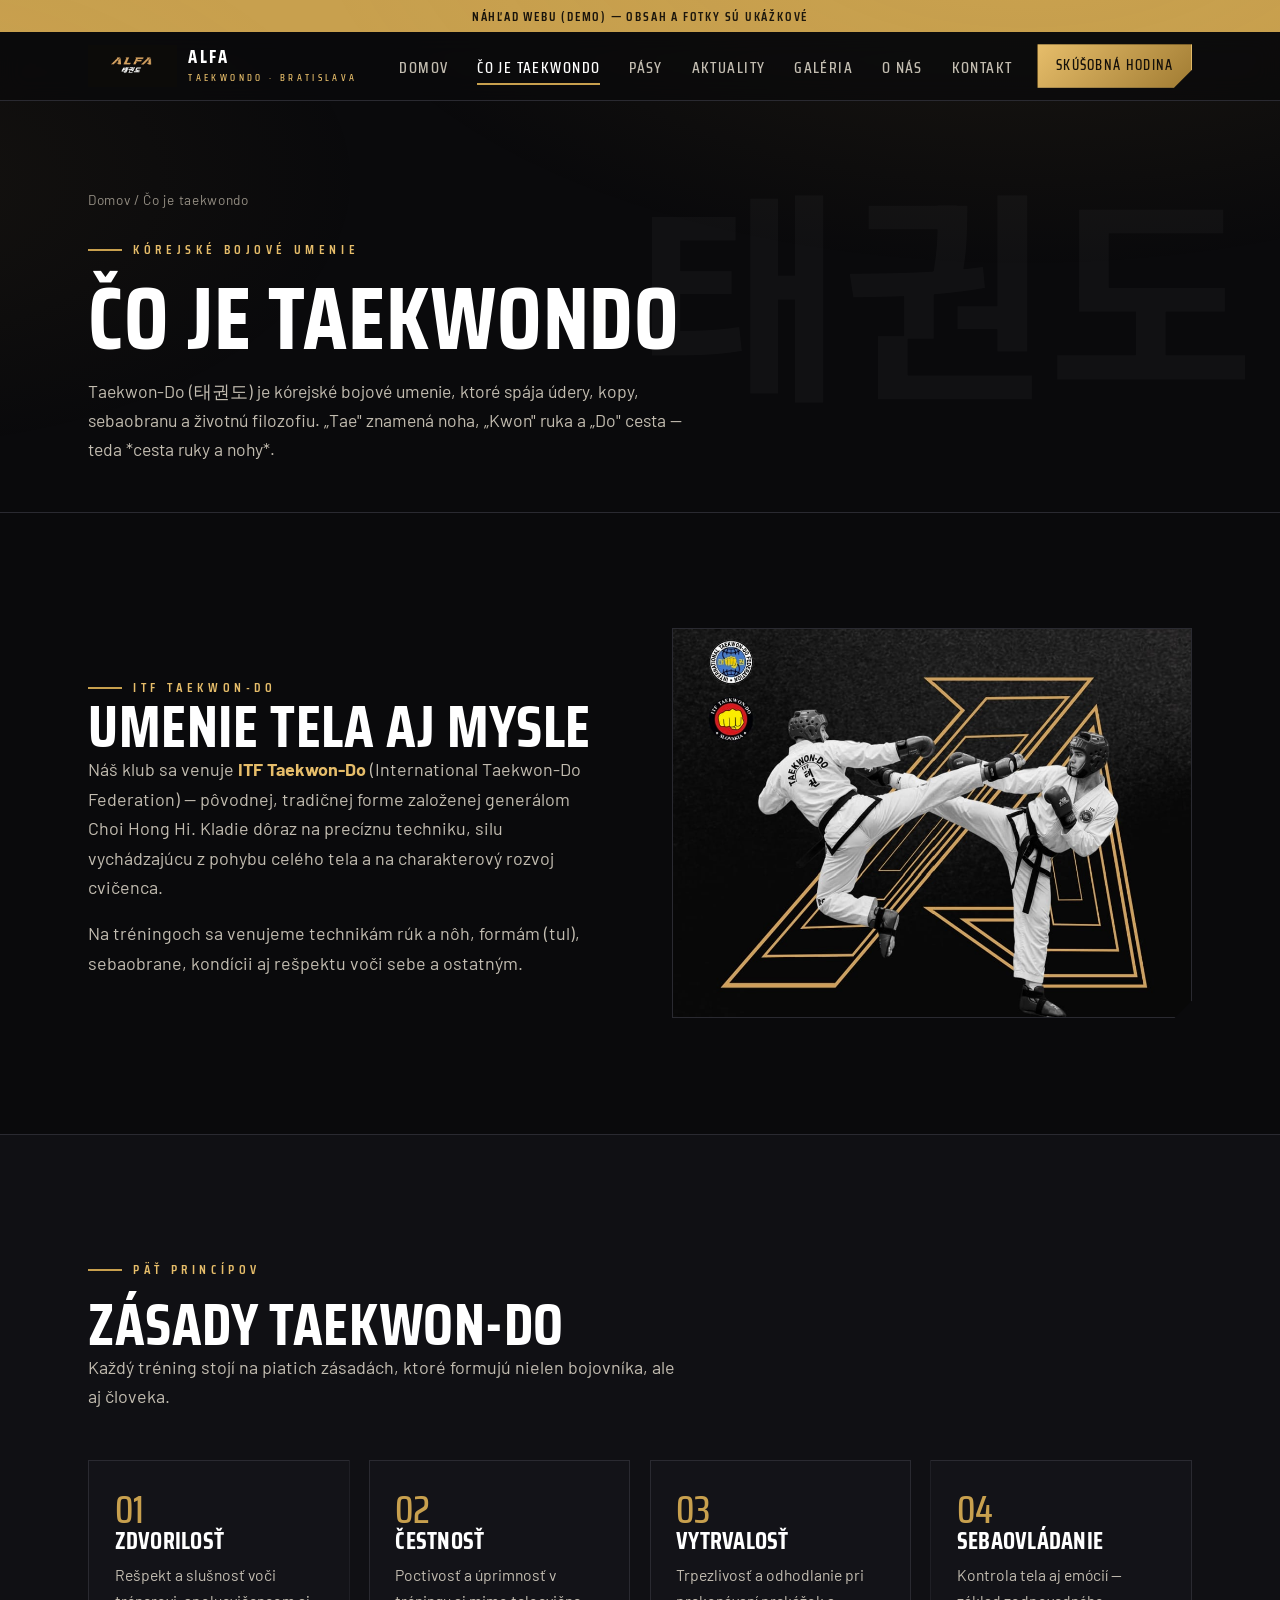
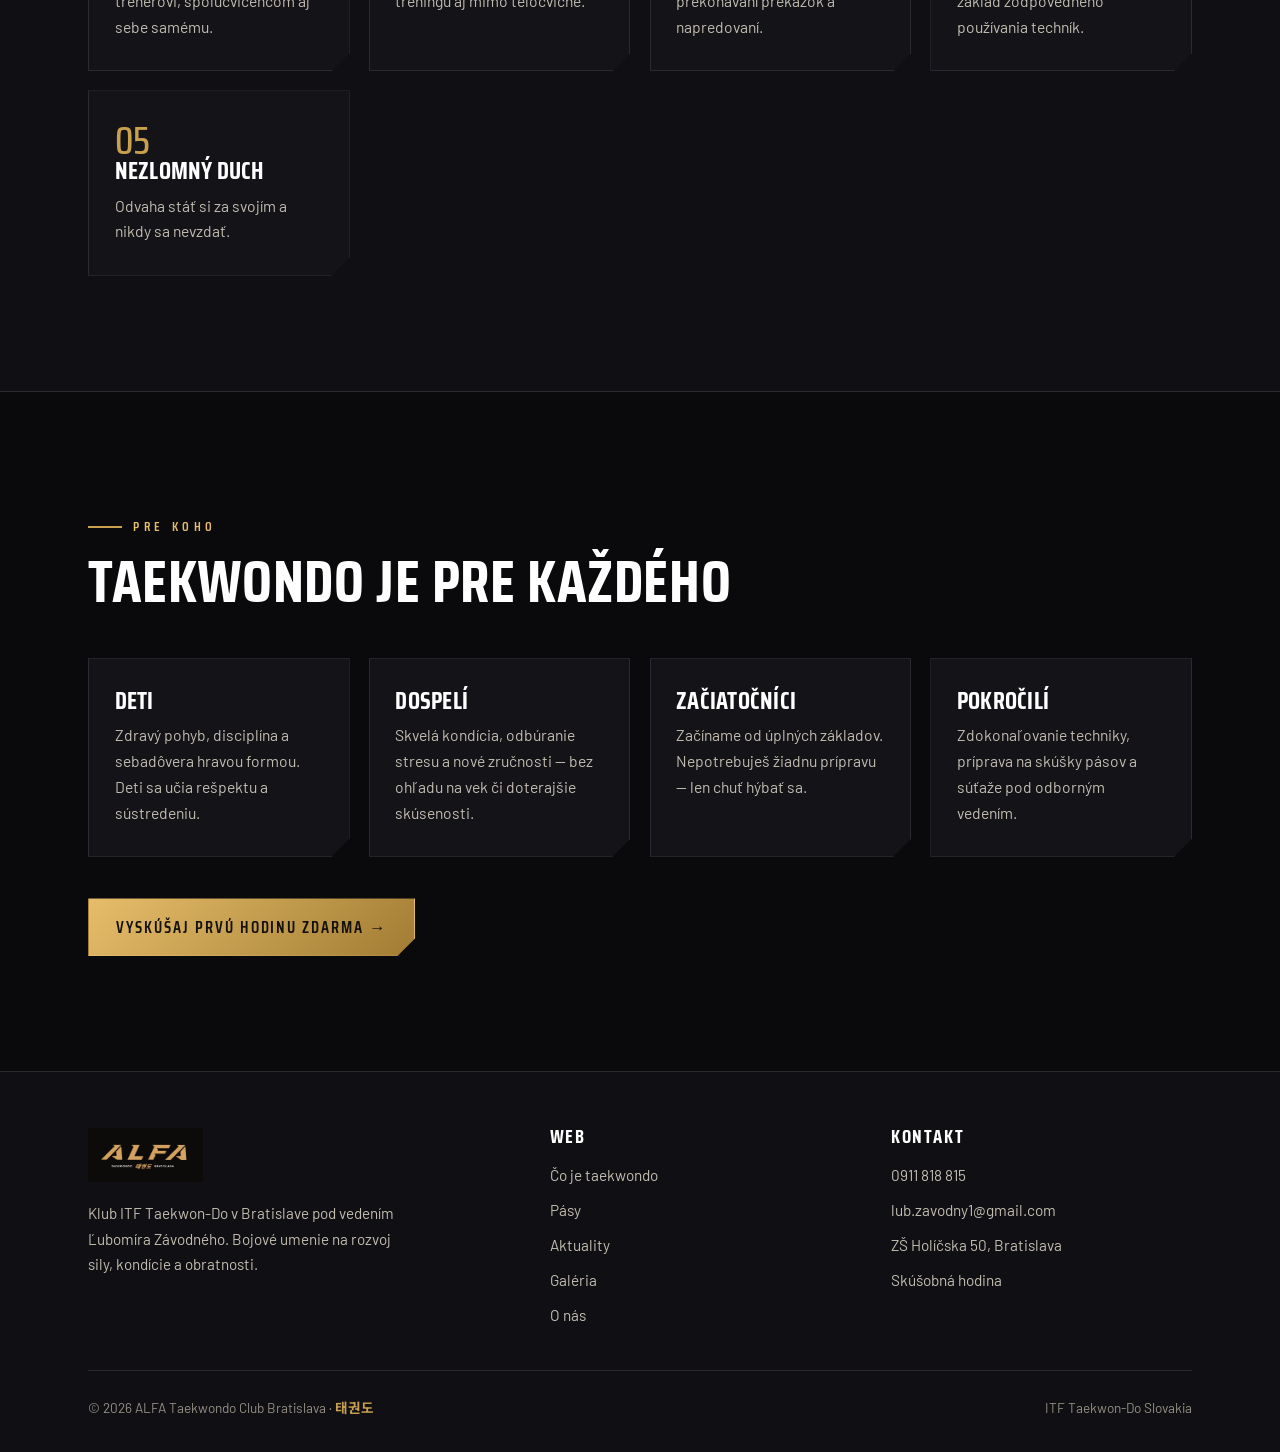
==== commit f742e8e7: "feat: verejné aktuality z dát + detail aktuality Co-Authored-By: Claude Opus 5.5 (1M context) <norep" ====
--- a/co-je-taekwondo.html
+++ b/co-je-taekwondo.html
@@ -13,14 +13,14 @@
   <div class="demo-flag">Náhľad webu (demo) — obsah a fotky sú ukážkové</div>
   <header class="site-header">
     <div class="container nav">
-      <a class="brand" href="index.html"><img src="assets/logo-mark.jpg" alt="ALFA Taekwondo"><span class="brand-txt"><b>ALFA</b><span>Taekwondo · Bratislava</span></span></a>
+      <a class="brand" href="index.php"><img src="assets/logo-mark.jpg" alt="ALFA Taekwondo"><span class="brand-txt"><b>ALFA</b><span>Taekwondo · Bratislava</span></span></a>
       <button class="nav-toggle" aria-label="Menu" aria-expanded="false"><span></span><span></span><span></span></button>
       <ul class="nav-links">
-        <li><a href="index.html">Domov</a></li>
+        <li><a href="index.php">Domov</a></li>
         <li><a href="co-je-taekwondo.html">Čo je taekwondo</a></li>
         <li><a href="pasy.html">Pásy</a></li>
-        <li><a href="aktuality.html">Aktuality</a></li>
-        <li><a href="galeria.html">Galéria</a></li>
+        <li><a href="aktuality.php">Aktuality</a></li>
+        <li><a href="galeria.php">Galéria</a></li>
         <li><a href="o-nas.html">O nás</a></li>
         <li><a href="kontakty.html">Kontakt</a></li>
         <li class="nav-cta"><a class="btn btn-primary" href="kontakty.html#prihlaska">Skúšobná hodina</a></li>
@@ -31,7 +31,7 @@
   <section class="page-hero">
     <span class="kr-bg" aria-hidden="true">태권도</span>
     <div class="container">
-      <div class="breadcrumb"><a href="index.html">Domov</a> / Čo je taekwondo</div>
+      <div class="breadcrumb"><a href="index.php">Domov</a> / Čo je taekwondo</div>
       <span class="eyebrow">Kórejské bojové umenie</span>
       <h1>Čo je taekwondo</h1>
       <p>Taekwon-Do (태권도) je kórejské bojové umenie, ktoré spája údery, kopy, sebaobranu a životnú filozofiu. „Tae" znamená noha, „Kwon" ruka a „Do" cesta — teda *cesta ruky a nohy*.</p>
@@ -86,8 +86,8 @@
   <footer class="site-footer">
     <div class="container">
       <div class="footer-grid">
-        <div><a class="brand" href="index.html"><img src="assets/logo-wordmark.jpg" alt="ALFA Taekwondo Bratislava"></a><p class="f-about">Klub ITF Taekwon-Do v Bratislave pod vedením Ľubomíra Závodného. Bojové umenie na rozvoj sily, kondície a obratnosti.</p></div>
-        <div class="footer-col"><h4>Web</h4><ul><li><a href="co-je-taekwondo.html">Čo je taekwondo</a></li><li><a href="pasy.html">Pásy</a></li><li><a href="aktuality.html">Aktuality</a></li><li><a href="galeria.html">Galéria</a></li><li><a href="o-nas.html">O nás</a></li></ul></div>
+        <div><a class="brand" href="index.php"><img src="assets/logo-wordmark.jpg" alt="ALFA Taekwondo Bratislava"></a><p class="f-about">Klub ITF Taekwon-Do v Bratislave pod vedením Ľubomíra Závodného. Bojové umenie na rozvoj sily, kondície a obratnosti.</p></div>
+        <div class="footer-col"><h4>Web</h4><ul><li><a href="co-je-taekwondo.html">Čo je taekwondo</a></li><li><a href="pasy.html">Pásy</a></li><li><a href="aktuality.php">Aktuality</a></li><li><a href="galeria.php">Galéria</a></li><li><a href="o-nas.html">O nás</a></li></ul></div>
         <div class="footer-col"><h4>Kontakt</h4><ul><li><a href="tel:+421911818815">0911 818 815</a></li><li><a href="mailto:lub.zavodny1@gmail.com">lub.zavodny1@gmail.com</a></li><li>ZŠ Holíčska 50, Bratislava</li><li><a href="kontakty.html#prihlaska">Skúšobná hodina</a></li></ul></div>
       </div>
       <div class="footer-bottom"><span>© <span data-year>2026</span> ALFA Taekwondo Club Bratislava · <span class="kr">태권도</span></span><span>ITF Taekwon-Do Slovakia</span></div>
--- a/css/style.css
+++ b/css/style.css
@@ -13,8 +13,8 @@
   --gold-2:     #e6bd6a;
   --gold-deep:  #a17c33;
   --bone:       #f3efe6;
-  --muted:      #9c968a;
-  --muted-2:    #6f6a61;
+  --muted:      #c3bdb1;
+  --muted-2:    #948e83;
   --white:      #ffffff;
 
   --maxw: 1200px;
@@ -217,7 +217,11 @@
     z-index: 40;
   }
   .nav-links.show { transform: translateY(0); }
-  .nav-links a { padding: 0.9rem 0.4rem; border-bottom: 1px solid var(--line); font-size: 1.15rem; }
+  /* display:block → padding aj spodná čiara sa počítajú z celej šírky položky,
+     takže oddeľovač je pod textom a neprechádza cezeň */
+  .nav-links a { display: block; padding: 0.9rem 0.4rem; border-bottom: 1px solid var(--line); font-size: 1.15rem; }
+  .nav-links li:last-of-type a { border-bottom: none; }
+  .nav-links .nav-cta a.btn { border-bottom: none; }
   .nav-cta { margin: 0.8rem 0 0; }
   .nav-cta .btn { width: 100%; justify-content: center; }
 }
@@ -283,10 +287,42 @@
           mask-composite: intersect;
 }
 
+/* Fotka na pozadí hero — zobrazí sa len na mobile/tablete (à la Pezinok).
+   Pri väčších obrazovkách ostáva pravý obrázok (.hero-figure). */
+.hero-bg { display: none; }
+
 @media (max-width: 820px) {
   .hero-grid { grid-template-columns: 1fr; }
   .hero-figure { display: none; }
-  .hero-mark { opacity: 0.1; right: -20%; }
+  .hero-mark { display: none; }
+
+  .hero { padding-block: clamp(4.5rem, 15vw, 7rem); }
+  .hero-bg {
+    display: block;
+    position: absolute; inset: 0; z-index: 0;
+    /* cover = celoplošný podmaz od kraja po kraj (ako Pezinok); stred obrázka
+       (kopajúca akcia + zlaté „A") ostáva, ITF odznaky z rohu sa orežú */
+    background: url("../assets/extrakt.png") center 38% / cover no-repeat;
+    background-color: var(--ink);
+  }
+  /* stmavenie – hore ľahšie (vidno kopajúcich), za textom výraznejšie kvôli čitateľnosti */
+  .hero-bg::after {
+    content: "";
+    position: absolute; inset: 0;
+    background: linear-gradient(180deg,
+      rgba(10,10,12,0.40) 0%,
+      rgba(10,10,12,0.45) 38%,
+      rgba(10,10,12,0.82) 74%,
+      rgba(10,10,12,0.96) 100%);
+  }
+  /* text v hero nech je čitateľný nad fotkou: svetlejší odsek + jemný tieň */
+  .hero .lead { color: var(--bone); }
+  .hero .eyebrow,
+  .hero .hero-title,
+  .hero .hero-claim,
+  .hero .lead {
+    text-shadow: 0 2px 12px rgba(0,0,0,0.75);
+  }
 }
 
 /* ============================================================
@@ -366,6 +402,46 @@
 }
 
 /* ============================================================
+   DISCIPLÍNY (súťažné ITF)
+   ============================================================ */
+.disc-grid {
+  display: grid;
+  grid-template-columns: repeat(auto-fit, minmax(260px, 1fr));
+  gap: 1.4rem;
+}
+.disc {
+  background: var(--panel);
+  border: 1px solid var(--line);
+  overflow: hidden;
+  display: flex; flex-direction: column;
+  transition: transform .2s ease, border-color .2s ease;
+}
+.disc:hover { transform: translateY(-4px); border-color: var(--gold-deep); }
+.disc-media {
+  position: relative;
+  aspect-ratio: 16/11;
+  background-color: var(--ink-3);
+  /* fotka je v HTML ako inline background-image (relatívne k stránke); bez nej ostane tmavý placeholder */
+  background-size: cover;
+  background-position: center;
+  filter: grayscale(0.2);
+}
+/* jemný watermark názvu ako placeholder (na doplnenej fotke je takmer neviditeľný) */
+.disc-media::after {
+  content: attr(data-tag);
+  position: absolute; inset: 0;
+  display: grid; place-items: center;
+  font-family: var(--font-display); font-weight: 700;
+  text-transform: uppercase; letter-spacing: 0.14em;
+  font-size: 2rem; color: rgba(200,160,78,0.12);
+  pointer-events: none;
+}
+.disc-body { padding: 1.5rem 1.6rem 1.8rem; display: flex; flex-direction: column; gap: 0.5rem; flex: 1; }
+.disc-tag { font-family: var(--font-display); text-transform: uppercase; letter-spacing: 0.18em; color: var(--gold); font-size: 0.82rem; }
+.disc h3 { color: var(--white); font-size: 1.5rem; }
+.disc p { color: var(--muted); font-size: 0.96rem; }
+
+/* ============================================================
    ROZVRH
    ============================================================ */
 .schedule {
@@ -375,7 +451,7 @@
 }
 .schedule-row {
   display: grid;
-  grid-template-columns: 160px 1fr 1fr;
+  grid-template-columns: 160px repeat(3, 1fr);
   border-bottom: 1px solid var(--line);
 }
 .schedule-row:last-child { border-bottom: none; }
@@ -629,3 +705,23 @@
   padding: 0.35rem;
   font-weight: 600;
 }
+
+/* ============ CMS: detail aktuality, prázdne stavy, albumy ============ */
+.post > a { display: block; }          /* obrázok je teraz obalený odkazom na detail */
+.post-img { display: block; }          /* bez medzery pod obrázkom (inline img) */
+.post h3 a:hover { color: var(--gold-2); }
+.empty { color: var(--muted); font-size: 1.1rem; }
+.page-hero h1.h1-post { font-size: clamp(2rem, 5.5vw, 3.6rem); }
+.article { max-width: 760px; }
+.article-img img { width: 100%; height: auto; border: 1px solid var(--line); margin-bottom: 2rem; }
+.article-lead { font-size: 1.2rem; color: var(--bone); margin-bottom: 1.4rem; }
+.prose p { color: var(--muted); margin-bottom: 1.1rem; }
+.prose a { color: var(--gold-2); text-decoration: underline; word-break: break-word; }
+
+.albums { display: grid; grid-template-columns: repeat(auto-fill, minmax(260px, 1fr)); gap: 1.4rem; }
+.album { display: block; background: var(--panel); border: 1px solid var(--line); clip-path: var(--cut); transition: transform .3s ease, border-color .3s ease; }
+.album:hover { transform: translateY(-4px); border-color: var(--gold-deep); }
+.album img { width: 100%; aspect-ratio: 4/3; object-fit: cover; filter: grayscale(0.2); }
+.album-body { padding: 1.1rem 1.3rem 1.4rem; display: grid; gap: 0.3rem; }
+.album-body h3 { color: var(--white); font-size: 1.3rem; }
+.album-meta { font-family: var(--font-display); letter-spacing: 0.12em; text-transform: uppercase; color: var(--gold); font-size: 0.82rem; }
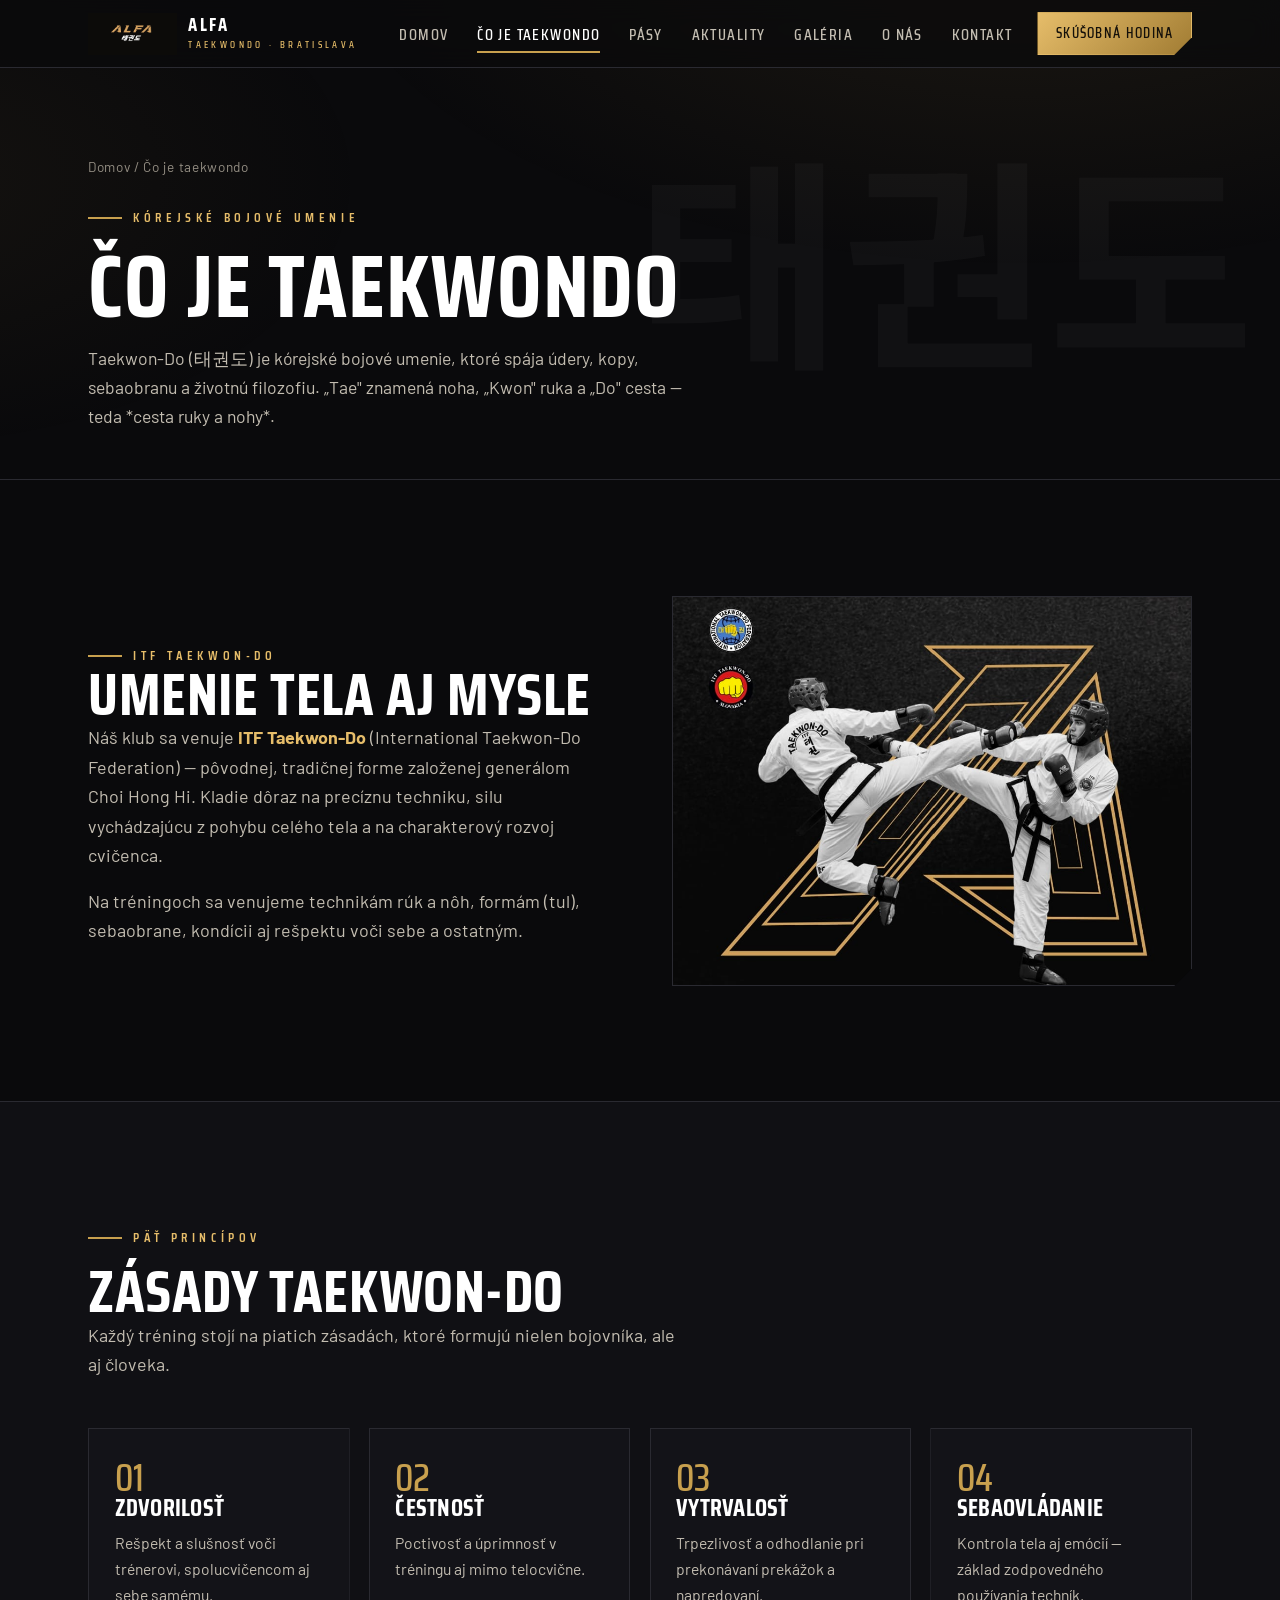
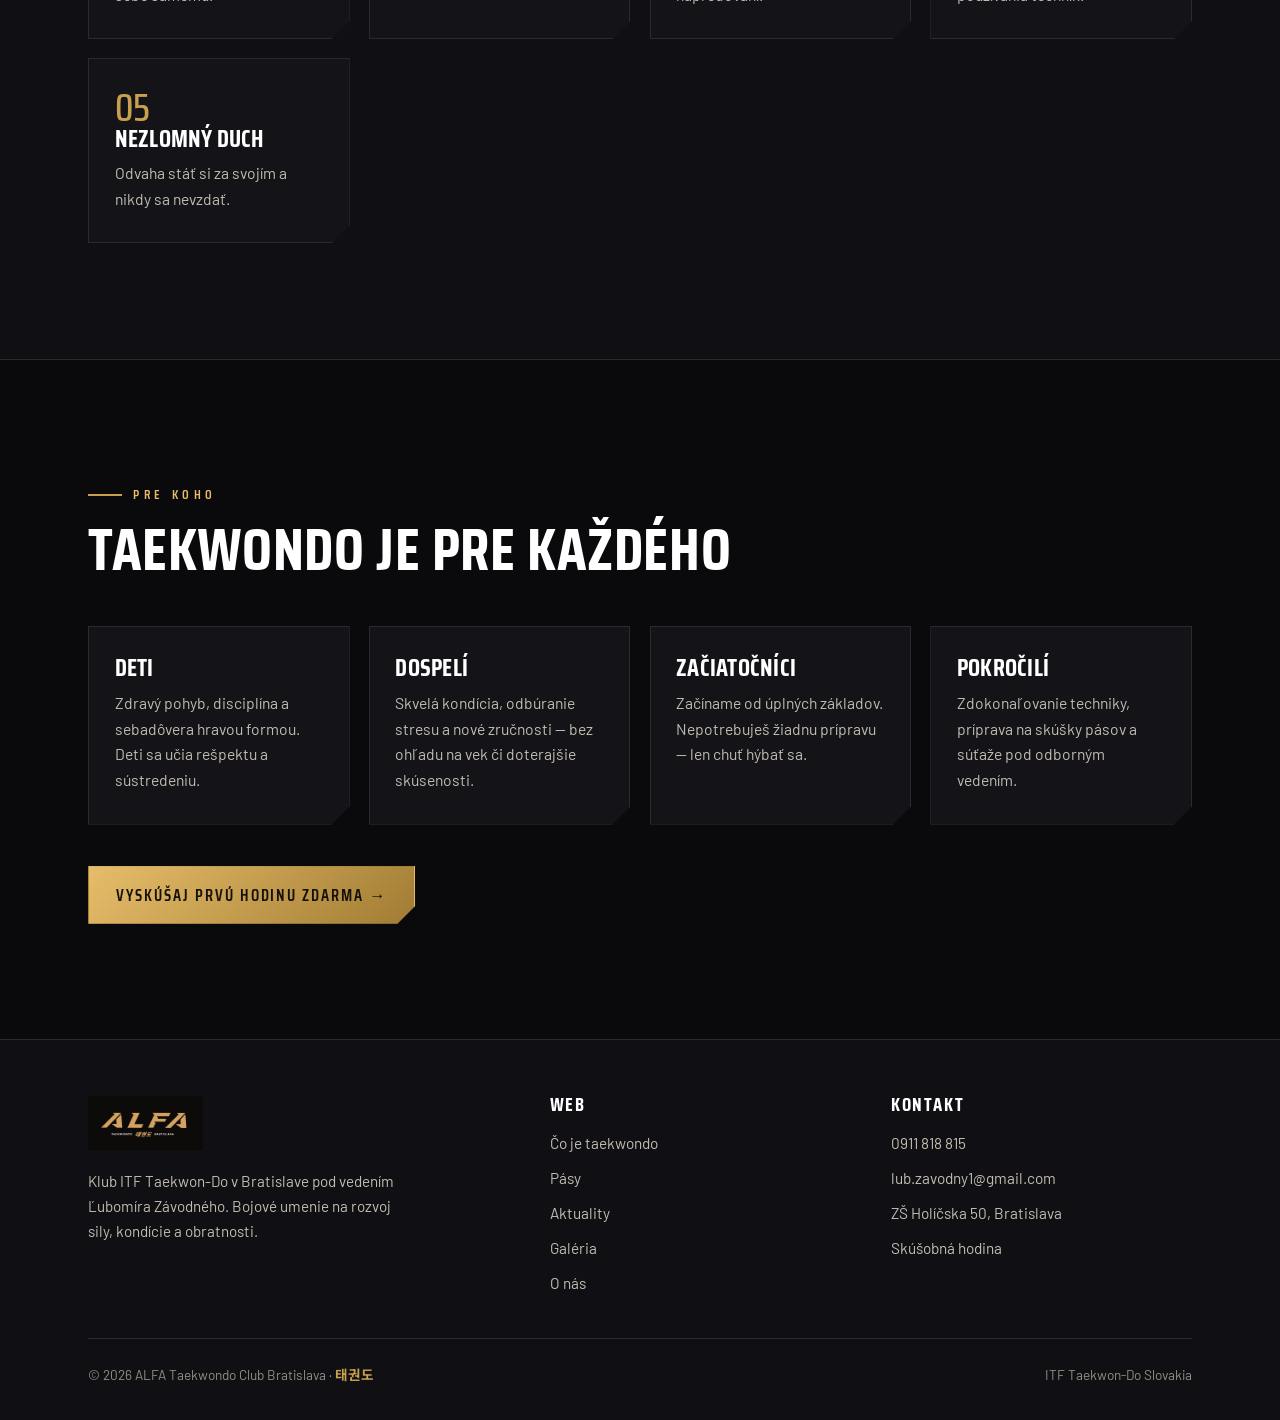
==== commit 76d67216: "feat: vypnutý demo pásik pre plne funkčnú ukážku (SITE_DEMO = false) Co-Authored-By: Claude Opus 5.5" ====
--- a/co-je-taekwondo.html
+++ b/co-je-taekwondo.html
@@ -10,7 +10,6 @@
   <link rel="stylesheet" href="css/style.css">
 </head>
 <body>
-  <div class="demo-flag">Náhľad webu (demo) — obsah a fotky sú ukážkové</div>
   <header class="site-header">
     <div class="container nav">
       <a class="brand" href="index.php"><img src="assets/logo-mark.jpg" alt="ALFA Taekwondo"><span class="brand-txt"><b>ALFA</b><span>Taekwondo · Bratislava</span></span></a>
